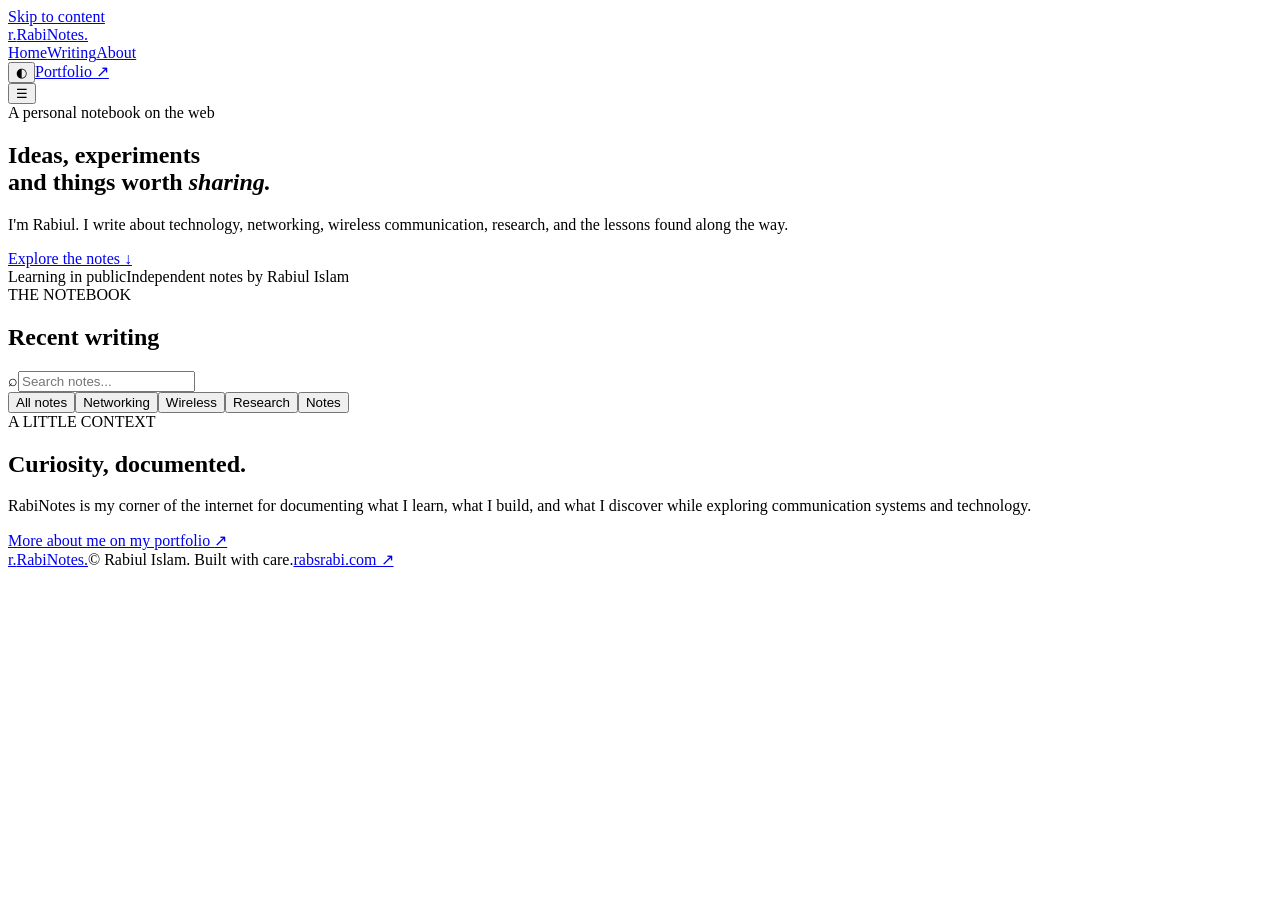
==== index.html @ 9859e052 "Build RabiNotes blog site" ====
<!doctype html>
<html lang="en">
<head>
  <meta charset="utf-8"><meta name="viewport" content="width=device-width,initial-scale=1">
  <meta name="theme-color" content="#f7f8fa"><meta name="description" content="RabiNotes — notes, experiments and practical ideas on networking, wireless systems, software and research.">
  <link rel="canonical" href="https://blog.rabsrabi.com/">
  <link rel="icon" href="/favicon.svg" type="image/svg+xml"><link rel="stylesheet" href="/assets/style.css">
  <title>RabiNotes — ideas worth keeping</title>
</head>
<body>
  <a class="skip-link" href="#main">Skip to content</a>
  <header class="site-header"><div class="header-inner">
    <a class="brand" href="/" aria-label="RabiNotes home"><span class="brand-mark">r.</span><span>RabiNotes<span class="brand-dot">.</span></span></a>
    <nav class="nav" aria-label="Main navigation"><a class="active" href="/">Home</a><a href="#writing">Writing</a><a href="#about">About</a></nav>
    <div class="header-actions"><button class="icon-button" id="theme-toggle" aria-label="Switch color theme" title="Switch theme"><span class="theme-icon">◐</span></button><a class="text-link" href="https://rabsrabi.com" target="_blank" rel="noreferrer">Portfolio <span aria-hidden="true">↗</span></a></div>
    <button class="menu-toggle" id="menu-toggle" aria-label="Open navigation" aria-expanded="false">☰</button>
  </div></header>
  <main id="main">
    <section class="hero wrap"><div class="eyebrow"><span class="eyebrow-line"></span> A personal notebook on the web</div>
      <h1>Ideas, experiments<br><span class="muted-heading">and things worth</span> <em>sharing.</em></h1>
      <p class="hero-copy">I'm Rabiul. I write about technology, networking, wireless communication, research, and the lessons found along the way.</p>
      <a class="primary-link" href="#writing">Explore the notes <span>↓</span></a>
      <div class="hero-meta"><span><i class="status-dot"></i> Learning in public</span><span>Independent notes by Rabiul Islam</span></div>
    </section>
    <section class="writing-section wrap" id="writing">
      <div class="section-heading"><div><div class="eyebrow">THE NOTEBOOK</div><h2>Recent writing</h2></div><div class="search-wrap"><span>⌕</span><input id="search" type="search" placeholder="Search notes..." aria-label="Search notes"></div></div>
      <div class="filters" id="filters" aria-label="Filter by topic"><button class="filter active" data-category="All">All notes</button><button class="filter" data-category="Networking">Networking</button><button class="filter" data-category="Wireless">Wireless</button><button class="filter" data-category="Research">Research</button><button class="filter" data-category="Notes">Notes</button></div>
      <div class="post-grid" id="post-grid" aria-live="polite"></div><p class="empty-state" id="empty-state" hidden>No notes match that search. Try another term.</p>
    </section>
    <section class="about-band" id="about"><div class="wrap about-inner"><div><div class="eyebrow">A LITTLE CONTEXT</div><h2>Curiosity, documented.</h2></div><div class="about-copy"><p>RabiNotes is my corner of the internet for documenting what I learn, what I build, and what I discover while exploring communication systems and technology.</p><a href="https://rabsrabi.com" class="underlined-link" target="_blank" rel="noreferrer">More about me on my portfolio <span>↗</span></a></div></div></section>
  </main>
  <footer class="site-footer"><div class="wrap footer-inner"><a class="brand" href="/"><span class="brand-mark">r.</span><span>RabiNotes<span class="brand-dot">.</span></span></a><span>© <span id="year"></span> Rabiul Islam. Built with care.</span><a href="https://rabsrabi.com" target="_blank" rel="noreferrer">rabsrabi.com ↗</a></div></footer>
  <script src="/assets/posts.js"></script><script src="/assets/app.js"></script>
</body></html>
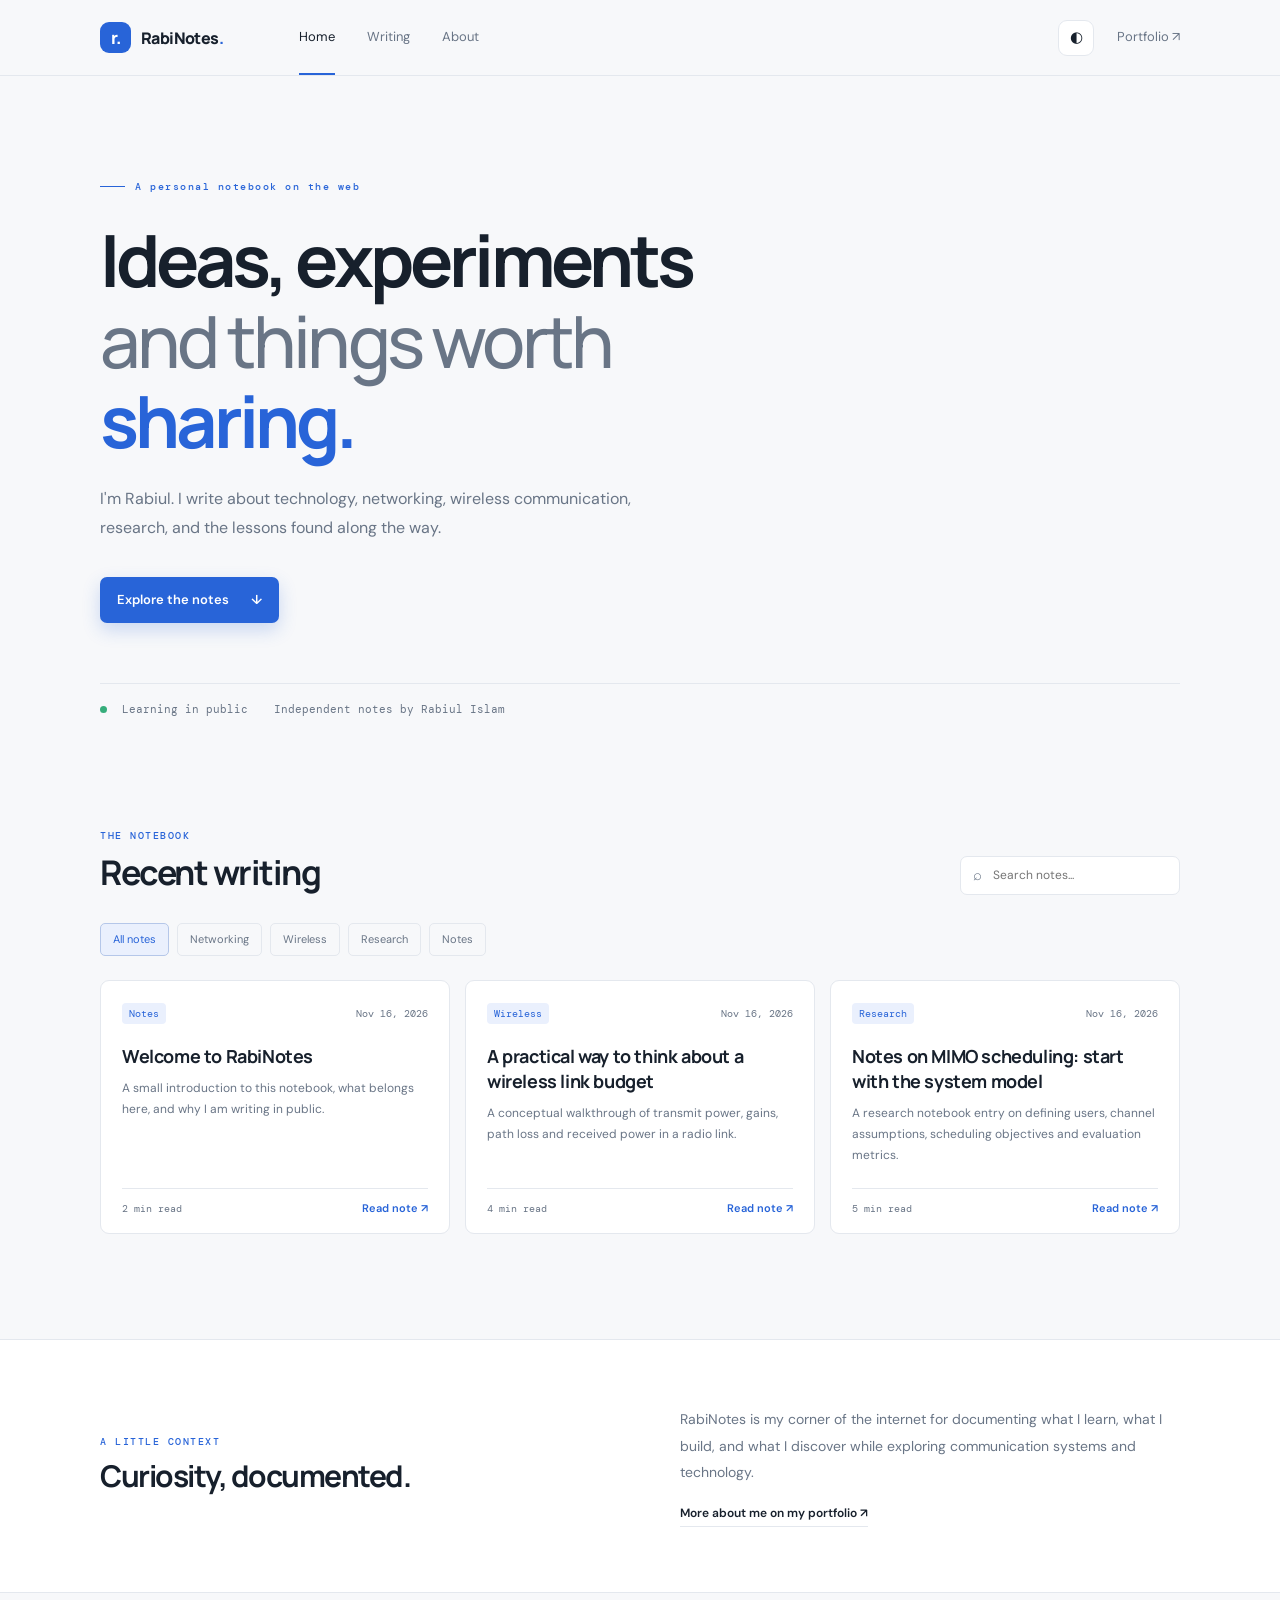
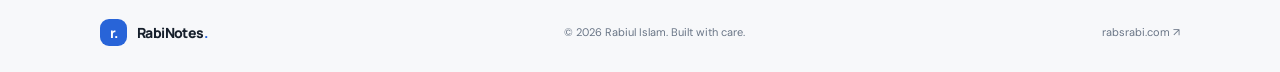
==== commit 7f359fe5: "Load locally saved posts on localhost" ====
--- a/index.html
+++ b/index.html
@@ -30,5 +30,16 @@
     <section class="about-band" id="about"><div class="wrap about-inner"><div><div class="eyebrow">A LITTLE CONTEXT</div><h2>Curiosity, documented.</h2></div><div class="about-copy"><p>RabiNotes is my corner of the internet for documenting what I learn, what I build, and what I discover while exploring communication systems and technology.</p><a href="https://rabsrabi.com" class="underlined-link" target="_blank" rel="noreferrer">More about me on my portfolio <span>↗</span></a></div></div></section>
   </main>
   <footer class="site-footer"><div class="wrap footer-inner"><a class="brand" href="/"><span class="brand-mark">r.</span><span>RabiNotes<span class="brand-dot">.</span></span></a><span>© <span id="year"></span> Rabiul Islam. Built with care.</span><a href="https://rabsrabi.com" target="_blank" rel="noreferrer">rabsrabi.com ↗</a></div></footer>
-  <script src="/assets/posts.js"></script><script src="/assets/app.js"></script>
+  <script src="/assets/posts.js"></script><script>
+(() => {
+  const isLocal = location.hostname === "localhost" || location.hostname === "127.0.0.1";
+  if (!isLocal) return;
+  try {
+    const savedPosts = localStorage.getItem("rabinotes-local-posts-v1");
+    if (savedPosts) window.RABI_POSTS = JSON.parse(savedPosts);
+  } catch (error) {
+    console.error("Could not load locally saved RabiNotes posts:", error);
+  }
+})();
+</script><script src="/assets/app.js"></script>
 </body></html>
--- a/assets/style.css
+++ b/assets/style.css
@@ -0,0 +1,10 @@
+@import url('https://fonts.googleapis.com/css2?family=DM+Mono:wght@400;500&family=DM+Sans:wght@400;500;600;700&family=Manrope:wght@400;500;600;700;800&display=swap');
+:root{color-scheme:light;--bg:#f7f8fa;--surface:#fff;--ink:#17202c;--muted:#697586;--line:#e4e8ee;--accent:#2864d8;--accent-soft:#eaf0fd;--shadow:0 16px 40px rgba(26,43,70,.07);--mono:'DM Mono',monospace;--sans:'DM Sans',sans-serif;--display:'Manrope',sans-serif}
+:root[data-theme="dark"]{color-scheme:dark;--bg:#111722;--surface:#182231;--ink:#e9eef6;--muted:#9aa8ba;--line:#2a3748;--accent:#83aaff;--accent-soft:#202f4a;--shadow:0 16px 40px rgba(0,0,0,.2)}
+*{box-sizing:border-box}html{scroll-behavior:smooth;scroll-padding-top:90px}body{margin:0;background:var(--bg);color:var(--ink);font-family:var(--sans);font-size:15px;line-height:1.7;transition:background .2s,color .2s}a{color:inherit;text-decoration:none}button,input{font:inherit}.wrap{width:min(1080px,calc(100% - 48px));margin-inline:auto}.skip-link{position:absolute;left:-999px;top:8px;background:var(--surface);padding:8px 14px;z-index:10}.skip-link:focus{left:8px}
+.site-header{height:76px;border-bottom:1px solid var(--line);background:color-mix(in srgb,var(--bg) 92%,transparent);position:sticky;top:0;z-index:5;backdrop-filter:blur(14px)}.header-inner{width:min(1080px,calc(100% - 48px));height:100%;margin:auto;display:flex;align-items:center}.brand{display:inline-flex;align-items:center;gap:10px;font:800 16px var(--display);letter-spacing:-.6px}.brand-mark{display:grid;place-items:center;width:31px;height:31px;border-radius:9px;background:var(--accent);color:white;font:800 17px var(--display)}.brand-dot{color:var(--accent)}.nav{display:flex;gap:32px;margin-left:76px;height:100%;align-items:center}.nav a{height:100%;display:flex;align-items:center;color:var(--muted);font-size:13px;position:relative}.nav a:hover,.nav a.active{color:var(--ink)}.nav a.active:after{content:"";height:2px;position:absolute;bottom:0;left:0;right:0;background:var(--accent)}.header-actions{margin-left:auto;display:flex;align-items:center;gap:23px}.icon-button,.menu-toggle{border:1px solid var(--line);background:var(--surface);color:var(--ink);border-radius:9px;width:36px;height:36px;cursor:pointer}.text-link{font-size:13px;color:var(--muted)}.text-link:hover,.underlined-link:hover{color:var(--accent)}.menu-toggle{display:none}
+.hero{padding:104px 0 88px}.eyebrow{font:500 10px var(--mono);letter-spacing:1.5px;color:var(--accent);display:flex;align-items:center;gap:10px}.eyebrow-line{width:25px;height:1px;background:var(--accent)}h1,h2,h3,p{margin-top:0}h1{font:700 clamp(42px,6.4vw,72px)/1.12 var(--display);letter-spacing:-3.8px;margin:27px 0 22px;max-width:760px}.muted-heading{color:var(--muted);font-weight:500}h1 em{font-style:normal;color:var(--accent)}.hero-copy{font-size:16px;color:var(--muted);max-width:550px;line-height:1.85}.primary-link{display:inline-flex;gap:22px;align-items:center;background:var(--accent);color:white;padding:12px 17px;border-radius:7px;font-size:13px;font-weight:600;margin-top:18px;box-shadow:0 7px 18px color-mix(in srgb,var(--accent) 22%,transparent)}.primary-link:hover{transform:translateY(-1px)}.hero-meta{display:flex;gap:26px;margin-top:60px;padding-top:18px;border-top:1px solid var(--line);font:11px var(--mono);color:var(--muted)}.status-dot{display:inline-block;width:7px;height:7px;background:#36ad7b;border-radius:50%;margin-right:8px}
+.writing-section{padding:25px 0 105px}.section-heading{display:flex;justify-content:space-between;align-items:end}.section-heading h2,.about-inner h2{font:700 34px var(--display);letter-spacing:-1.5px;margin:7px 0 0}.search-wrap{display:flex;align-items:center;gap:9px;border:1px solid var(--line);background:var(--surface);border-radius:7px;padding:0 12px;color:var(--muted);height:39px;width:220px}.search-wrap input{border:0;outline:0;background:transparent;color:var(--ink);width:100%;font-size:12px}.filters{display:flex;gap:8px;margin:28px 0 24px;flex-wrap:wrap}.filter{border:1px solid var(--line);background:transparent;color:var(--muted);padding:6px 12px;border-radius:5px;font-size:11px;cursor:pointer}.filter:hover,.filter.active{background:var(--accent-soft);border-color:color-mix(in srgb,var(--accent) 25%,var(--line));color:var(--accent)}.post-grid{display:grid;grid-template-columns:repeat(3,1fr);gap:15px}.post-card{display:flex;flex-direction:column;min-height:250px;padding:22px 21px 18px;background:var(--surface);border:1px solid var(--line);border-radius:9px;transition:transform .2s,border-color .2s,box-shadow .2s}.post-card:hover{transform:translateY(-3px);border-color:color-mix(in srgb,var(--accent) 45%,var(--line));box-shadow:var(--shadow)}.post-top{display:flex;justify-content:space-between;align-items:center;font:10px var(--mono);color:var(--muted)}.tag{color:var(--accent);background:var(--accent-soft);padding:4px 7px;border-radius:4px}.post-card h3{font:700 18px/1.4 var(--display);letter-spacing:-.4px;margin:20px 0 9px}.post-card p{font-size:12px;line-height:1.75;color:var(--muted);margin-bottom:22px}.post-bottom{display:flex;justify-content:space-between;align-items:center;margin-top:auto;padding-top:12px;border-top:1px solid var(--line);font:10px var(--mono);color:var(--muted)}.read-link{color:var(--accent);font:600 11px var(--sans)}.empty-state{color:var(--muted);padding:35px 0}.about-band{border-top:1px solid var(--line);border-bottom:1px solid var(--line);background:var(--surface);padding:66px 0}.about-inner{display:grid;grid-template-columns:1fr 1fr;gap:80px;align-items:center}.about-inner h2{font-size:30px}.about-copy p{font-size:14px;color:var(--muted);line-height:1.9}.underlined-link{font-size:12px;font-weight:600;border-bottom:1px solid var(--line);padding-bottom:5px}.site-footer{padding:26px 0}.footer-inner{display:flex;align-items:center;justify-content:space-between;color:var(--muted);font-size:11px}.footer-inner .brand{color:var(--ink);font-size:14px}.footer-inner .brand-mark{width:27px;height:27px;font-size:14px}
+.article-wrap{width:min(760px,calc(100% - 48px));margin:0 auto;padding:72px 0 100px}.back-link{font:11px var(--mono);color:var(--muted)}.article-head{padding:42px 0 35px;border-bottom:1px solid var(--line)}.article-head h1{font-size:clamp(38px,6vw,58px);letter-spacing:-2.8px;margin:18px 0}.article-description{font-size:17px;color:var(--muted);max-width:650px}.article-meta{font:11px var(--mono);color:var(--muted);display:flex;gap:18px;margin-top:24px}.article-body{padding-top:35px;font-size:16px;line-height:1.9}.article-body h2{font:700 25px var(--display);letter-spacing:-.8px;margin:38px 0 12px}.article-body p{color:var(--muted)}.article-body a{color:var(--accent);text-decoration:underline}.article-body pre{overflow:auto;background:var(--surface);border:1px solid var(--line);border-radius:8px;padding:18px;font:12px/1.7 var(--mono)}.article-body code{font-family:var(--mono);font-size:.88em;background:var(--accent-soft);padding:2px 5px;border-radius:4px}.article-body pre code{background:none;padding:0}.article-body blockquote{border-left:2px solid var(--accent);padding-left:18px;color:var(--muted);margin-left:0}.article-footer{margin-top:50px;padding-top:22px;border-top:1px solid var(--line)}.not-found{text-align:center;padding:100px 0}.not-found h1{font-size:46px}
+@media(max-width:760px){.nav{margin-left:35px;gap:20px}.hero{padding:80px 0 65px}h1{letter-spacing:-2.5px}.post-grid{grid-template-columns:repeat(2,1fr)}.about-inner{gap:35px}}@media(max-width:560px){.wrap,.header-inner{width:calc(100% - 36px)}.site-header{height:66px}.nav{display:none;position:absolute;top:65px;left:0;right:0;margin:0;height:auto;padding:12px 18px 18px;background:var(--surface);border-bottom:1px solid var(--line);flex-direction:column;align-items:stretch;gap:0}.nav.open{display:flex}.nav a{height:42px}.nav a.active:after{display:none}.header-actions{margin-left:auto;margin-right:10px;gap:10px}.menu-toggle{display:block}.text-link{display:none}.hero{padding:70px 0 55px}h1{font-size:45px;letter-spacing:-2.7px}.hero-copy{font-size:14px}.hero-meta{margin-top:43px;flex-direction:column;gap:7px}.section-heading{align-items:flex-start;gap:18px;flex-direction:column}.section-heading h2{font-size:29px}.search-wrap{width:100%}.post-grid{grid-template-columns:1fr}.post-card{min-height:220px}.writing-section{padding-bottom:70px}.about-band{padding:48px 0}.about-inner{grid-template-columns:1fr;gap:18px}.footer-inner{gap:15px;flex-wrap:wrap}.footer-inner>span{order:3;width:100%}.article-wrap{width:calc(100% - 36px);padding-top:45px}.article-head h1{font-size:39px}.article-meta{flex-wrap:wrap}}
+@media(prefers-reduced-motion:reduce){*,*::before,*::after{scroll-behavior:auto!important;transition:none!important}}
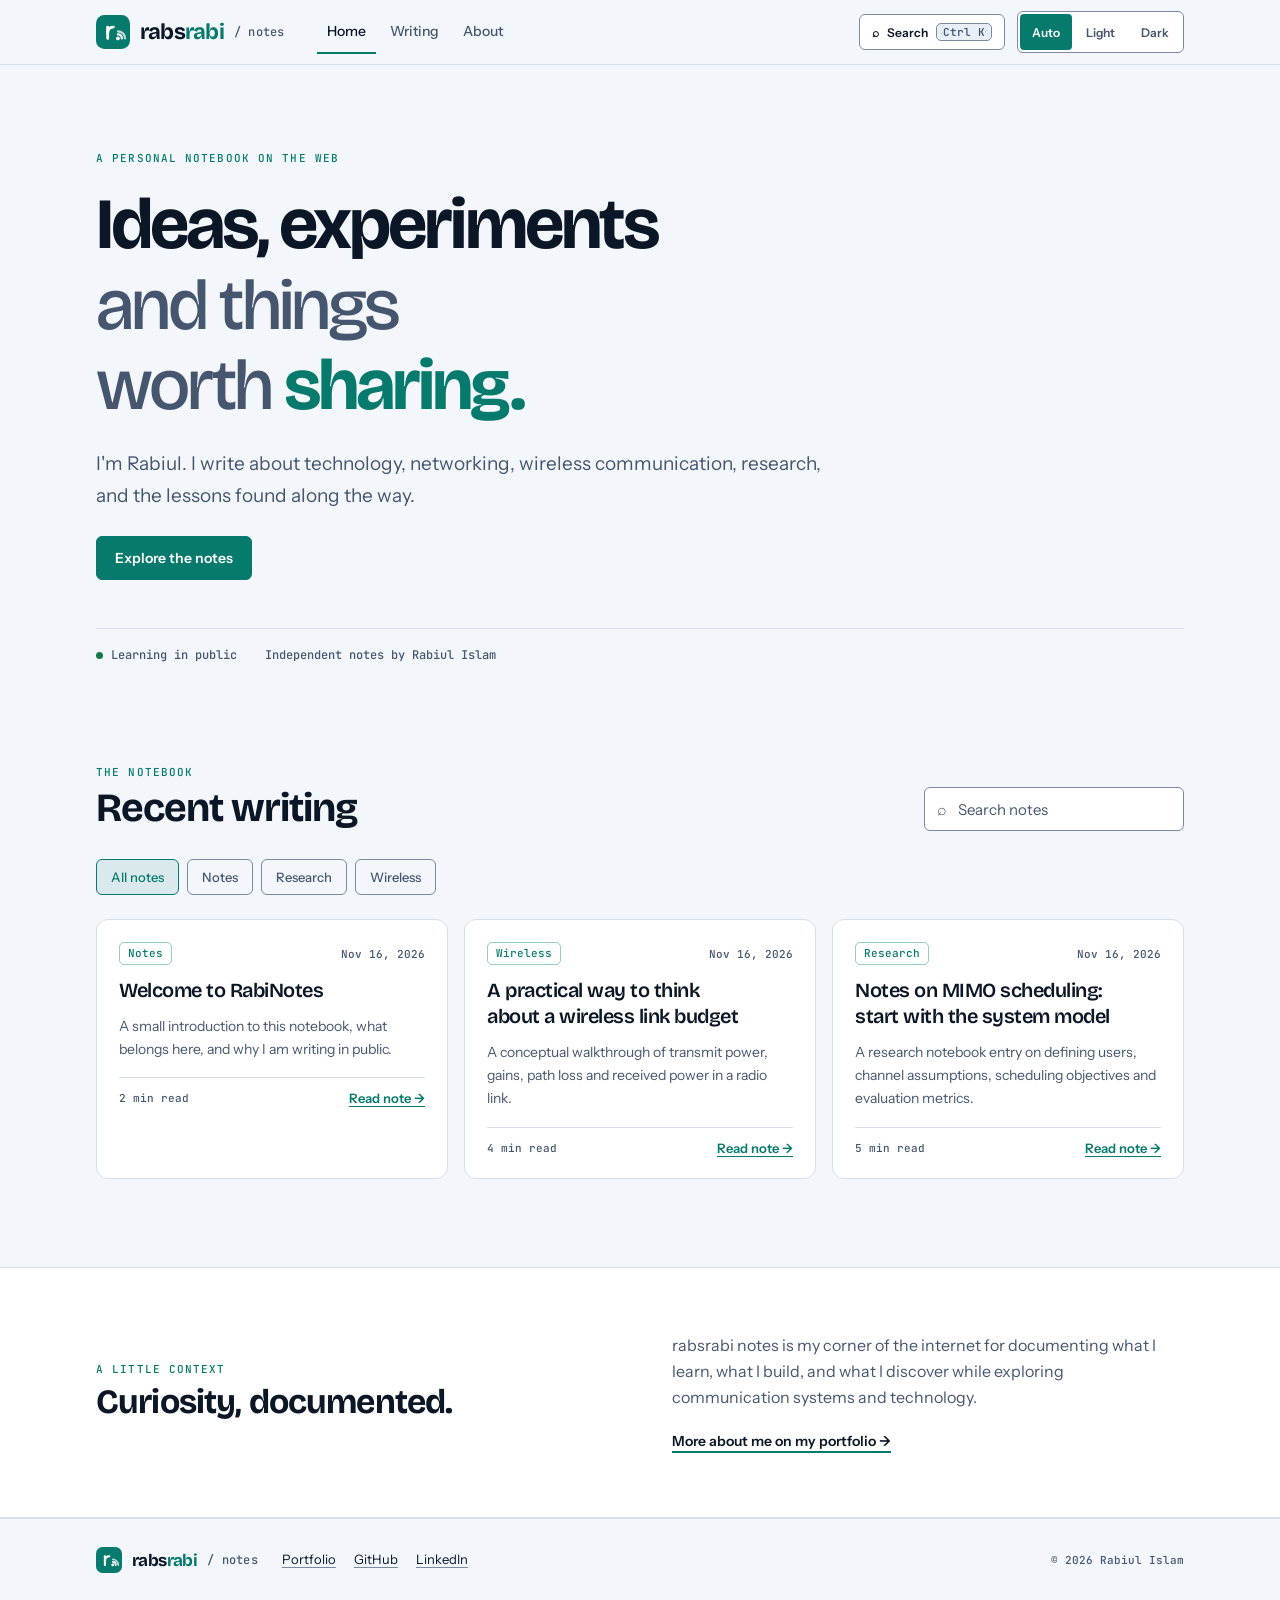
==== commit 1055c426: "Move the blog to the rabsrabi brand - Header, footer, logo ("rabsrabi / notes"), colors, type and ca" ====
--- a/index.html
+++ b/index.html
@@ -1,36 +1,91 @@
 <!doctype html>
 <html lang="en">
 <head>
-  <meta charset="utf-8"><meta name="viewport" content="width=device-width,initial-scale=1">
-  <meta name="theme-color" content="#f7f8fa"><meta name="description" content="RabiNotes — notes, experiments and practical ideas on networking, wireless systems, software and research.">
-  <link rel="canonical" href="https://blog.rabsrabi.com/">
-  <link rel="icon" href="/favicon.svg" type="image/svg+xml"><link rel="stylesheet" href="/assets/style.css">
-  <title>RabiNotes — ideas worth keeping</title>
+<meta charset="utf-8">
+<meta name="viewport" content="width=device-width, initial-scale=1, viewport-fit=cover">
+<meta name="theme-color" content="#F3F6FA" media="(prefers-color-scheme: light)">
+<meta name="theme-color" content="#080D17" media="(prefers-color-scheme: dark)">
+<link rel="icon" href="/favicon.svg" type="image/svg+xml">
+<link rel="icon" href="/favicon-32.png" sizes="32x32" type="image/png">
+<link rel="apple-touch-icon" href="/apple-touch-icon.png">
+<link rel="preconnect" href="https://fonts.googleapis.com">
+<link rel="preconnect" href="https://fonts.gstatic.com" crossorigin>
+<link rel="stylesheet" href="https://fonts.googleapis.com/css2?family=Bricolage+Grotesque:wght@500;600;700;800&family=Instrument+Sans:wght@400;500;600;700&family=JetBrains+Mono:wght@400;500;600&display=swap">
+<link rel="stylesheet" href="/assets/brand/brand.css">
+<link rel="stylesheet" href="/assets/style.css">
+<script src="/assets/brand/brand.js"></script>
+<title>rabsrabi notes</title>
+<meta name="description" content="Notes, experiments and practical ideas on networking, wireless systems, software and research, by Rabiul Islam.">
+<link rel="canonical" href="https://blog.rabsrabi.com/">
+<meta property="og:title" content="rabsrabi notes">
+<meta property="og:description" content="Notes, experiments and practical ideas on networking, wireless systems, software and research.">
+<meta property="og:url" content="https://blog.rabsrabi.com/">
+<meta property="og:type" content="website">
 </head>
 <body>
-  <a class="skip-link" href="#main">Skip to content</a>
-  <header class="site-header"><div class="header-inner">
-    <a class="brand" href="/" aria-label="RabiNotes home"><span class="brand-mark">r.</span><span>RabiNotes<span class="brand-dot">.</span></span></a>
-    <nav class="nav" aria-label="Main navigation"><a class="active" href="/">Home</a><a href="#writing">Writing</a><a href="#about">About</a></nav>
-    <div class="header-actions"><button class="icon-button" id="theme-toggle" aria-label="Switch color theme" title="Switch theme"><span class="theme-icon">◐</span></button><a class="text-link" href="https://rabsrabi.com" target="_blank" rel="noreferrer">Portfolio <span aria-hidden="true">↗</span></a></div>
-    <button class="menu-toggle" id="menu-toggle" aria-label="Open navigation" aria-expanded="false">☰</button>
-  </div></header>
-  <main id="main">
-    <section class="hero wrap"><div class="eyebrow"><span class="eyebrow-line"></span> A personal notebook on the web</div>
-      <h1>Ideas, experiments<br><span class="muted-heading">and things worth</span> <em>sharing.</em></h1>
-      <p class="hero-copy">I'm Rabiul. I write about technology, networking, wireless communication, research, and the lessons found along the way.</p>
-      <a class="primary-link" href="#writing">Explore the notes <span>↓</span></a>
-      <div class="hero-meta"><span><i class="status-dot"></i> Learning in public</span><span>Independent notes by Rabiul Islam</span></div>
-    </section>
-    <section class="writing-section wrap" id="writing">
-      <div class="section-heading"><div><div class="eyebrow">THE NOTEBOOK</div><h2>Recent writing</h2></div><div class="search-wrap"><span>⌕</span><input id="search" type="search" placeholder="Search notes..." aria-label="Search notes"></div></div>
-      <div class="filters" id="filters" aria-label="Filter by topic"><button class="filter active" data-category="All">All notes</button><button class="filter" data-category="Networking">Networking</button><button class="filter" data-category="Wireless">Wireless</button><button class="filter" data-category="Research">Research</button><button class="filter" data-category="Notes">Notes</button></div>
-      <div class="post-grid" id="post-grid" aria-live="polite"></div><p class="empty-state" id="empty-state" hidden>No notes match that search. Try another term.</p>
-    </section>
-    <section class="about-band" id="about"><div class="wrap about-inner"><div><div class="eyebrow">A LITTLE CONTEXT</div><h2>Curiosity, documented.</h2></div><div class="about-copy"><p>RabiNotes is my corner of the internet for documenting what I learn, what I build, and what I discover while exploring communication systems and technology.</p><a href="https://rabsrabi.com" class="underlined-link" target="_blank" rel="noreferrer">More about me on my portfolio <span>↗</span></a></div></div></section>
-  </main>
-  <footer class="site-footer"><div class="wrap footer-inner"><a class="brand" href="/"><span class="brand-mark">r.</span><span>RabiNotes<span class="brand-dot">.</span></span></a><span>© <span id="year"></span> Rabiul Islam. Built with care.</span><a href="https://rabsrabi.com" target="_blank" rel="noreferrer">rabsrabi.com ↗</a></div></footer>
-  <script src="/assets/posts.js"></script><script>
+<a class="skip" href="#main">Skip to content</a>
+<header class="site-head">
+  <div class="wrap head-in">
+    <a class="lockup" href="/" aria-label="rabsrabi notes, home">
+      <svg class="mark" aria-hidden="true"><use href="#rs-mark"/></svg>
+      <span class="wm">rabs<i>rabi</i></span>
+      <span class="sub">/ notes</span>
+    </a>
+    <nav class="head-nav" aria-label="Main navigation">
+      <a href="/" aria-current="page">Home</a>
+      <a href="/#writing">Writing</a>
+      <a href="/#about">About</a>
+    </nav>
+    <div class="head-end">
+      <button type="button" class="btn" data-palette-open style="min-height:36px;padding:0 12px;font-size:12px" aria-label="Open command palette"><span aria-hidden="true">&#8981;</span><span class="hide-sm">Search</span><kbd class="hide-sm">Ctrl K</kbd></button>
+      <div class="seg" role="group" aria-label="Theme">
+        <button type="button" data-theme-choice="auto" aria-pressed="true">Auto</button>
+        <button type="button" data-theme-choice="light" aria-pressed="false">Light</button>
+        <button type="button" data-theme-choice="dark" aria-pressed="false">Dark</button>
+      </div>
+    </div>
+  </div>
+</header>
+<main id="main">
+  <section class="hero wrap">
+    <div class="eyebrow">A personal notebook on the web</div>
+    <h1>Ideas, experiments <span class="muted-heading">and things worth</span> <em>sharing.</em></h1>
+    <p class="hero-copy">I'm Rabiul. I write about technology, networking, wireless communication, research, and the lessons found along the way.</p>
+    <a class="btn primary" href="#writing">Explore the notes</a>
+    <div class="hero-meta"><span><i class="status-dot"></i>Learning in public</span><span>Independent notes by Rabiul Islam</span></div>
+  </section>
+  <section class="writing-section wrap" id="writing">
+    <div class="section-heading">
+      <div><div class="eyebrow">The notebook</div><h2>Recent writing</h2></div>
+      <label class="search-wrap" for="search"><span aria-hidden="true">&#8981;</span><input id="search" type="search" placeholder="Search notes" aria-label="Search notes"></label>
+    </div>
+    <div class="filters" id="filters" aria-label="Filter by topic"></div>
+    <div class="post-grid" id="post-grid" aria-live="polite"></div>
+    <p class="empty-state" id="empty-state" hidden>No notes match that search. Try another term.</p>
+  </section>
+  <section class="about-band" id="about">
+    <div class="wrap about-inner">
+      <div><div class="eyebrow">A little context</div><h2>Curiosity, documented.</h2></div>
+      <div class="about-copy">
+        <p>rabsrabi notes is my corner of the internet for documenting what I learn, what I build, and what I discover while exploring communication systems and technology.</p>
+        <a href="https://rabsrabi.com" class="underlined-link">More about me on my portfolio &rarr;</a>
+      </div>
+    </div>
+  </section>
+</main>
+<footer class="site-foot">
+  <div class="wrap">
+    <a class="lockup" href="/" aria-label="rabsrabi notes, home"><svg class="mark" style="width:26px;height:26px" aria-hidden="true"><use href="#rs-mark"/></svg><span class="wm" style="font-size:17px">rabs<i>rabi</i></span><span class="sub">/ notes</span></a>
+    <div class="links">
+      <a href="https://rabsrabi.com">Portfolio</a>
+      <a href="https://github.com/rabsrabi26" rel="noreferrer">GitHub</a>
+      <a href="https://www.linkedin.com/in/rabsrabi26" rel="noreferrer">LinkedIn</a>
+    </div>
+    <span class="copy">&copy; <span id="year"></span> Rabiul Islam</span>
+  </div>
+</footer>
+<script src="/assets/posts.js"></script>
+<script>
 (() => {
   const isLocal = location.hostname === "localhost" || location.hostname === "127.0.0.1";
   if (!isLocal) return;
@@ -38,8 +93,11 @@
     const savedPosts = localStorage.getItem("rabinotes-local-posts-v1");
     if (savedPosts) window.RABI_POSTS = JSON.parse(savedPosts);
   } catch (error) {
-    console.error("Could not load locally saved RabiNotes posts:", error);
+    console.error("Could not load locally saved posts:", error);
   }
 })();
-</script><script src="/assets/app.js"></script>
-</body></html>+</script>
+<script src="/assets/common.js"></script>
+<script src="/assets/app.js"></script>
+</body>
+</html>
--- a/assets/brand/brand.css
+++ b/assets/brand/brand.css
@@ -0,0 +1,190 @@
+/*!
+ * rabsrabi brand kit, v1.0.0
+ * Tokens, base styles and shared components for rabsrabi.com, blog.rabsrabi.com and auth.rabsrabi.com.
+ * Fonts are loaded by the page with <link> tags (see README). Theme: add data-theme="light|dark" to <html>,
+ * or leave it unset to follow the system. brand.js manages that choice.
+ */
+
+/* ---------- tokens ---------- */
+:root {
+  color-scheme: light;
+  --paper: #F3F6FA;
+  --surface: #FFFFFF;
+  --sunken: #E9EFF6;
+  --ink: #0B1626;
+  --muted: #46566F;
+  --line: #D5DEEA;
+  --line-strong: #7A8AA3;
+  --signal: #067A6C;
+  --signal-ink: #FFFFFF;
+  --signal-soft: rgba(6, 122, 108, .10);
+  --spark: #A85A00;
+  --beam: #2F54C9;
+  --ok: #17794B;
+  --bad: #C0332B;
+  --shadow: 0 1px 2px rgba(11, 22, 38, .06), 0 10px 28px rgba(11, 22, 38, .07);
+  --display: "Bricolage Grotesque", ui-sans-serif, system-ui, -apple-system, "Segoe UI", sans-serif;
+  --sans: "Instrument Sans", ui-sans-serif, system-ui, -apple-system, "Segoe UI", sans-serif;
+  --mono: "JetBrains Mono", ui-monospace, "SF Mono", Menlo, Consolas, monospace;
+  --r-sm: 6px;
+  --r-md: 12px;
+  --r-lg: 20px;
+  --maxw: 1120px;
+}
+@media (prefers-color-scheme: dark) {
+  :root:not([data-theme="light"]) {
+    --paper: #080D17; --surface: #0F1829; --sunken: #0B1322; --ink: #E8EEF8; --muted: #9AA9C2;
+    --line: #1C2A42; --line-strong: #5E7394; --signal: #2DD4BF; --signal-ink: #04201C;
+    --signal-soft: rgba(45, 212, 191, .12); --spark: #FBBF24; --beam: #8FA9FF; --ok: #4ADE80; --bad: #FF8A80;
+    --shadow: 0 1px 2px rgba(0, 0, 0, .4), 0 12px 32px rgba(0, 0, 0, .35);
+    color-scheme: dark;
+  }
+}
+:root[data-theme="dark"] {
+  --paper: #080D17; --surface: #0F1829; --sunken: #0B1322; --ink: #E8EEF8; --muted: #9AA9C2;
+  --line: #1C2A42; --line-strong: #5E7394; --signal: #2DD4BF; --signal-ink: #04201C;
+  --signal-soft: rgba(45, 212, 191, .12); --spark: #FBBF24; --beam: #8FA9FF; --ok: #4ADE80; --bad: #FF8A80;
+  --shadow: 0 1px 2px rgba(0, 0, 0, .4), 0 12px 32px rgba(0, 0, 0, .35);
+  color-scheme: dark;
+}
+
+/* ---------- base ---------- */
+* { box-sizing: border-box; }
+html { scroll-behavior: smooth; scroll-padding-top: 88px; -webkit-text-size-adjust: 100%; }
+body {
+  margin: 0; background: var(--paper); color: var(--ink);
+  font: 16px/1.65 var(--sans); -webkit-font-smoothing: antialiased;
+  transition: background-color .2s, color .2s;
+}
+body::before { content: ""; position: fixed; inset: 0 0 auto; height: env(safe-area-inset-top, 0px); background: var(--paper); z-index: 30; }
+h1, h2, h3, h4 { font-family: var(--display); margin: 0; text-wrap: balance; letter-spacing: -.025em; line-height: 1.12; }
+p { margin: 0; }
+img, svg, canvas { max-width: 100%; }
+a { color: var(--signal); text-underline-offset: 3px; }
+:focus-visible { outline: 2px solid var(--signal); outline-offset: 3px; border-radius: 4px; }
+::selection { background: var(--signal); color: var(--signal-ink); }
+code, pre, kbd { font-family: var(--mono); }
+.wrap { max-width: var(--maxw); margin: 0 auto; padding-left: max(16px, env(safe-area-inset-left, 0px)); padding-right: max(16px, env(safe-area-inset-right, 0px)); }
+.mono { font-family: var(--mono); }
+.muted { color: var(--muted); }
+.eyebrow { font: 500 11px/1 var(--mono); letter-spacing: .1em; text-transform: uppercase; color: var(--signal); }
+.grid { display: grid; gap: 16px; grid-template-columns: repeat(auto-fit, minmax(min(100%, 260px), 1fr)); }
+.grid > * { min-width: 0; }
+.stack { display: grid; gap: 12px; align-content: start; }
+.row { display: flex; flex-wrap: wrap; align-items: center; gap: 12px; }
+.sr-only { position: absolute; width: 1px; height: 1px; overflow: hidden; clip: rect(0 0 0 0); white-space: nowrap; }
+.skip { position: absolute; left: 12px; top: -60px; background: var(--signal); color: var(--signal-ink); padding: 8px 14px; border-radius: var(--r-sm); z-index: 100; text-decoration: none; font-weight: 600; }
+.skip:focus { top: 12px; }
+
+/* ---------- logo ---------- */
+.mark { display: block; width: 34px; height: 34px; flex: none; --tile: var(--signal); --glyph: var(--signal-ink); }
+.m-tile { fill: var(--tile); }
+.m-glyph { stroke: var(--glyph); }
+.m-dot { fill: var(--glyph); }
+.lockup { display: inline-flex; align-items: center; gap: 10px; color: var(--ink); text-decoration: none; white-space: nowrap; }
+.wm { font: 700 22px/1 var(--display); letter-spacing: -.035em; }
+.wm i { font-style: normal; color: var(--signal); }
+.sub { font: 500 12px/1 var(--mono); color: var(--muted); letter-spacing: .02em; }
+.lockup.lg .mark { width: 52px; height: 52px; }
+.lockup.lg .wm { font-size: 34px; }
+.lockup.lg .sub { font-size: 16px; }
+
+/* ---------- header and theme switch ---------- */
+.site-head { position: sticky; top: env(safe-area-inset-top, 0px); z-index: 20; background: color-mix(in srgb, var(--paper) 88%, transparent); -webkit-backdrop-filter: blur(12px); backdrop-filter: blur(12px); border-bottom: 1px solid var(--line); }
+.head-in { display: flex; align-items: center; gap: 20px; min-height: 64px; }
+.head-nav { display: flex; gap: 4px; margin-left: 12px; }
+.head-nav a { color: var(--muted); text-decoration: none; font-size: 14px; font-weight: 500; padding: 8px 10px; border-radius: var(--r-sm); }
+.head-nav a:hover { color: var(--ink); background: var(--signal-soft); }
+.head-nav a[aria-current="page"] { color: var(--ink); box-shadow: 0 2px 0 var(--signal); border-radius: 0; }
+.head-end { margin-left: auto; display: flex; align-items: center; gap: 12px; }
+.seg { display: inline-flex; border: 1px solid var(--line-strong); border-radius: var(--r-sm); padding: 2px; background: var(--surface); gap: 2px; }
+.seg button { font: 600 12px var(--sans); border: 0; background: transparent; color: var(--muted); padding: 0 12px; min-height: 36px; border-radius: 4px; cursor: pointer; }
+.seg button[aria-pressed="true"] { background: var(--signal); color: var(--signal-ink); }
+.seg button:not([aria-pressed="true"]):hover { color: var(--ink); background: var(--signal-soft); }
+
+/* ---------- footer ---------- */
+.site-foot { border-top: 1px solid var(--line); padding-block: 28px; color: var(--muted); font-size: 13px; }
+.site-foot .wrap { display: flex; flex-wrap: wrap; align-items: center; gap: 14px 24px; }
+.site-foot .links { display: flex; flex-wrap: wrap; gap: 6px 18px; }
+.site-foot .links a { color: var(--ink); text-decoration-color: var(--line-strong); }
+.site-foot .copy { margin-left: auto; font: 500 11px var(--mono); }
+
+/* ---------- buttons ---------- */
+.btn { display: inline-flex; align-items: center; justify-content: center; gap: 8px; min-height: 44px; padding: 0 18px; border-radius: var(--r-sm); border: 1px solid var(--line-strong); background: var(--surface); color: var(--ink); font: 600 14px var(--sans); cursor: pointer; text-decoration: none; transition: border-color .15s, background-color .15s, transform .15s; }
+.btn:hover { border-color: var(--ink); transform: translateY(-1px); }
+.btn.primary { background: var(--signal); border-color: var(--signal); color: var(--signal-ink); }
+.btn.primary:hover { filter: brightness(1.08); border-color: var(--signal); }
+.btn.quiet { background: transparent; border-color: transparent; color: var(--signal); }
+.btn.quiet:hover { background: var(--signal-soft); border-color: transparent; }
+.btn.danger { background: transparent; border-color: var(--bad); color: var(--bad); }
+.btn:disabled { opacity: .5; cursor: not-allowed; transform: none; }
+
+/* ---------- form fields ---------- */
+.field { display: grid; gap: 6px; }
+.field label { font-size: 13px; font-weight: 600; }
+.field input, .field textarea, .field select { width: 100%; font: 15px var(--sans); color: var(--ink); background: var(--surface); border: 1px solid var(--line-strong); border-radius: var(--r-sm); padding: 11px 12px; }
+.field input::placeholder, .field textarea::placeholder { color: var(--muted); }
+.field input:focus, .field textarea:focus, .field select:focus { outline: none; border-color: var(--signal); box-shadow: 0 0 0 3px var(--signal-soft); }
+.field.err input, .field.err textarea { border-color: var(--bad); }
+.field .hint { font-size: 12px; color: var(--muted); }
+.field.err .hint { color: var(--bad); }
+
+/* ---------- tags, status, cards, notices ---------- */
+.tag { display: inline-flex; align-items: center; gap: 6px; font: 500 11px/1 var(--mono); padding: 5px 8px; border-radius: 5px; border: 1px solid color-mix(in srgb, currentColor 40%, transparent); color: var(--signal); background: transparent; }
+.tag.spark { color: var(--spark); }
+.tag.beam { color: var(--beam); }
+.tag.plain { color: var(--muted); border-color: var(--line); }
+.dot { width: 7px; height: 7px; border-radius: 50%; background: currentColor; }
+.card { display: grid; gap: 12px; align-content: start; padding: 22px; background: var(--surface); border: 1px solid var(--line); border-radius: var(--r-md); transition: transform .2s, border-color .2s, box-shadow .2s; }
+.card:hover { transform: translateY(-2px); border-color: color-mix(in srgb, var(--signal) 45%, var(--line)); box-shadow: var(--shadow); }
+.card .top, .card .bottom { display: flex; align-items: center; justify-content: space-between; gap: 10px; font: 500 11px var(--mono); color: var(--muted); }
+.card .bottom { padding-top: 12px; border-top: 1px solid var(--line); margin-top: 4px; }
+.card h4 { font-size: 20px; font-weight: 600; line-height: 1.3; }
+.card p { font-size: 14px; color: var(--muted); }
+.card .go { color: var(--signal); font: 600 13px var(--sans); }
+.notice { display: flex; gap: 10px; align-items: flex-start; padding: 12px 14px; border: 1px solid var(--line-strong); border-radius: var(--r-sm); background: var(--surface); font-size: 14px; }
+.notice .dot { margin-top: 8px; flex: none; }
+.notice.ok { border-color: var(--ok); } .notice.ok .dot { color: var(--ok); }
+.notice.bad { border-color: var(--bad); } .notice.bad .dot { color: var(--bad); }
+.notice.info { border-color: var(--beam); } .notice.info .dot { color: var(--beam); }
+
+/* ---------- tables ---------- */
+.table-wrap { overflow-x: auto; border: 1px solid var(--line); border-radius: var(--r-md); background: var(--surface); }
+table { border-collapse: collapse; width: 100%; font-size: 14px; }
+th, td { text-align: left; padding: 12px 16px; border-bottom: 1px solid var(--line); vertical-align: top; }
+th { font: 500 11px var(--mono); letter-spacing: .08em; text-transform: uppercase; color: var(--muted); background: var(--sunken); white-space: nowrap; }
+tr:last-child td { border-bottom: 0; }
+td.num { font: 500 13px var(--mono); font-variant-numeric: tabular-nums; white-space: nowrap; }
+
+/* ---------- command palette (brand.js builds the live one) ---------- */
+kbd { font-size: 11px; border: 1px solid var(--line-strong); border-radius: 5px; padding: 1px 6px; background: var(--sunken); color: var(--muted); }
+.palette { width: 100%; max-width: 560px; border: 1px solid var(--line-strong); border-radius: var(--r-md); background: var(--surface); box-shadow: var(--shadow); overflow: hidden; color: var(--ink); }
+.pal-in { display: flex; align-items: center; gap: 10px; padding: 14px 16px; border-bottom: 1px solid var(--line); font: 15px var(--sans); }
+.pal-in .q, .pal-in .pal-q { flex: 1; min-width: 0; }
+.pal-in .pal-q { border: 0; outline: 0; background: transparent; color: var(--ink); font: 15px var(--sans); padding: 0; }
+.pal-in .pal-q::placeholder { color: var(--muted); }
+.pal-in .caret { display: inline-block; width: 1px; height: 1.1em; background: var(--signal); vertical-align: text-bottom; margin-left: 1px; }
+.pal-g { padding: 8px; display: grid; gap: 2px; max-height: min(52vh, 420px); overflow-y: auto; }
+.pal-g .gl { font: 500 10px/1 var(--mono); letter-spacing: .1em; text-transform: uppercase; color: var(--muted); padding: 10px 10px 6px; }
+.pal-i { display: flex; align-items: center; justify-content: space-between; gap: 10px; padding: 10px; border-radius: var(--r-sm); font-size: 14px; cursor: pointer; }
+.pal-i.sel { background: var(--signal-soft); }
+.pal-i span:first-child { min-width: 0; overflow-wrap: anywhere; }
+.pal-empty { padding: 18px 10px; color: var(--muted); font-size: 14px; }
+.rs-pal-overlay { position: fixed; inset: 0; z-index: 100; display: flex; align-items: flex-start; justify-content: center; padding: max(16px, 12vh) 16px 16px; background: rgba(8, 13, 23, .55); }
+html.rs-pal-lock { overflow: hidden; }
+
+@media (max-width: 760px) {
+  .head-nav { display: none; }
+}
+@media (max-width: 560px) {
+  .hide-sm { display: none !important; }
+}
+@media (max-width: 480px) {
+  .head-in { gap: 10px; }
+  .head-in .sub { display: none; }
+  .seg button { padding: 0 9px; }
+}
+@media (prefers-reduced-motion: reduce) {
+  html { scroll-behavior: auto; }
+  *, *::before, *::after { transition: none !important; }
+}
--- a/assets/style.css
+++ b/assets/style.css
@@ -1,10 +1,66 @@
-@import url('https://fonts.googleapis.com/css2?family=DM+Mono:wght@400;500&family=DM+Sans:wght@400;500;600;700&family=Manrope:wght@400;500;600;700;800&display=swap');
-:root{color-scheme:light;--bg:#f7f8fa;--surface:#fff;--ink:#17202c;--muted:#697586;--line:#e4e8ee;--accent:#2864d8;--accent-soft:#eaf0fd;--shadow:0 16px 40px rgba(26,43,70,.07);--mono:'DM Mono',monospace;--sans:'DM Sans',sans-serif;--display:'Manrope',sans-serif}
-:root[data-theme="dark"]{color-scheme:dark;--bg:#111722;--surface:#182231;--ink:#e9eef6;--muted:#9aa8ba;--line:#2a3748;--accent:#83aaff;--accent-soft:#202f4a;--shadow:0 16px 40px rgba(0,0,0,.2)}
-*{box-sizing:border-box}html{scroll-behavior:smooth;scroll-padding-top:90px}body{margin:0;background:var(--bg);color:var(--ink);font-family:var(--sans);font-size:15px;line-height:1.7;transition:background .2s,color .2s}a{color:inherit;text-decoration:none}button,input{font:inherit}.wrap{width:min(1080px,calc(100% - 48px));margin-inline:auto}.skip-link{position:absolute;left:-999px;top:8px;background:var(--surface);padding:8px 14px;z-index:10}.skip-link:focus{left:8px}
-.site-header{height:76px;border-bottom:1px solid var(--line);background:color-mix(in srgb,var(--bg) 92%,transparent);position:sticky;top:0;z-index:5;backdrop-filter:blur(14px)}.header-inner{width:min(1080px,calc(100% - 48px));height:100%;margin:auto;display:flex;align-items:center}.brand{display:inline-flex;align-items:center;gap:10px;font:800 16px var(--display);letter-spacing:-.6px}.brand-mark{display:grid;place-items:center;width:31px;height:31px;border-radius:9px;background:var(--accent);color:white;font:800 17px var(--display)}.brand-dot{color:var(--accent)}.nav{display:flex;gap:32px;margin-left:76px;height:100%;align-items:center}.nav a{height:100%;display:flex;align-items:center;color:var(--muted);font-size:13px;position:relative}.nav a:hover,.nav a.active{color:var(--ink)}.nav a.active:after{content:"";height:2px;position:absolute;bottom:0;left:0;right:0;background:var(--accent)}.header-actions{margin-left:auto;display:flex;align-items:center;gap:23px}.icon-button,.menu-toggle{border:1px solid var(--line);background:var(--surface);color:var(--ink);border-radius:9px;width:36px;height:36px;cursor:pointer}.text-link{font-size:13px;color:var(--muted)}.text-link:hover,.underlined-link:hover{color:var(--accent)}.menu-toggle{display:none}
-.hero{padding:104px 0 88px}.eyebrow{font:500 10px var(--mono);letter-spacing:1.5px;color:var(--accent);display:flex;align-items:center;gap:10px}.eyebrow-line{width:25px;height:1px;background:var(--accent)}h1,h2,h3,p{margin-top:0}h1{font:700 clamp(42px,6.4vw,72px)/1.12 var(--display);letter-spacing:-3.8px;margin:27px 0 22px;max-width:760px}.muted-heading{color:var(--muted);font-weight:500}h1 em{font-style:normal;color:var(--accent)}.hero-copy{font-size:16px;color:var(--muted);max-width:550px;line-height:1.85}.primary-link{display:inline-flex;gap:22px;align-items:center;background:var(--accent);color:white;padding:12px 17px;border-radius:7px;font-size:13px;font-weight:600;margin-top:18px;box-shadow:0 7px 18px color-mix(in srgb,var(--accent) 22%,transparent)}.primary-link:hover{transform:translateY(-1px)}.hero-meta{display:flex;gap:26px;margin-top:60px;padding-top:18px;border-top:1px solid var(--line);font:11px var(--mono);color:var(--muted)}.status-dot{display:inline-block;width:7px;height:7px;background:#36ad7b;border-radius:50%;margin-right:8px}
-.writing-section{padding:25px 0 105px}.section-heading{display:flex;justify-content:space-between;align-items:end}.section-heading h2,.about-inner h2{font:700 34px var(--display);letter-spacing:-1.5px;margin:7px 0 0}.search-wrap{display:flex;align-items:center;gap:9px;border:1px solid var(--line);background:var(--surface);border-radius:7px;padding:0 12px;color:var(--muted);height:39px;width:220px}.search-wrap input{border:0;outline:0;background:transparent;color:var(--ink);width:100%;font-size:12px}.filters{display:flex;gap:8px;margin:28px 0 24px;flex-wrap:wrap}.filter{border:1px solid var(--line);background:transparent;color:var(--muted);padding:6px 12px;border-radius:5px;font-size:11px;cursor:pointer}.filter:hover,.filter.active{background:var(--accent-soft);border-color:color-mix(in srgb,var(--accent) 25%,var(--line));color:var(--accent)}.post-grid{display:grid;grid-template-columns:repeat(3,1fr);gap:15px}.post-card{display:flex;flex-direction:column;min-height:250px;padding:22px 21px 18px;background:var(--surface);border:1px solid var(--line);border-radius:9px;transition:transform .2s,border-color .2s,box-shadow .2s}.post-card:hover{transform:translateY(-3px);border-color:color-mix(in srgb,var(--accent) 45%,var(--line));box-shadow:var(--shadow)}.post-top{display:flex;justify-content:space-between;align-items:center;font:10px var(--mono);color:var(--muted)}.tag{color:var(--accent);background:var(--accent-soft);padding:4px 7px;border-radius:4px}.post-card h3{font:700 18px/1.4 var(--display);letter-spacing:-.4px;margin:20px 0 9px}.post-card p{font-size:12px;line-height:1.75;color:var(--muted);margin-bottom:22px}.post-bottom{display:flex;justify-content:space-between;align-items:center;margin-top:auto;padding-top:12px;border-top:1px solid var(--line);font:10px var(--mono);color:var(--muted)}.read-link{color:var(--accent);font:600 11px var(--sans)}.empty-state{color:var(--muted);padding:35px 0}.about-band{border-top:1px solid var(--line);border-bottom:1px solid var(--line);background:var(--surface);padding:66px 0}.about-inner{display:grid;grid-template-columns:1fr 1fr;gap:80px;align-items:center}.about-inner h2{font-size:30px}.about-copy p{font-size:14px;color:var(--muted);line-height:1.9}.underlined-link{font-size:12px;font-weight:600;border-bottom:1px solid var(--line);padding-bottom:5px}.site-footer{padding:26px 0}.footer-inner{display:flex;align-items:center;justify-content:space-between;color:var(--muted);font-size:11px}.footer-inner .brand{color:var(--ink);font-size:14px}.footer-inner .brand-mark{width:27px;height:27px;font-size:14px}
-.article-wrap{width:min(760px,calc(100% - 48px));margin:0 auto;padding:72px 0 100px}.back-link{font:11px var(--mono);color:var(--muted)}.article-head{padding:42px 0 35px;border-bottom:1px solid var(--line)}.article-head h1{font-size:clamp(38px,6vw,58px);letter-spacing:-2.8px;margin:18px 0}.article-description{font-size:17px;color:var(--muted);max-width:650px}.article-meta{font:11px var(--mono);color:var(--muted);display:flex;gap:18px;margin-top:24px}.article-body{padding-top:35px;font-size:16px;line-height:1.9}.article-body h2{font:700 25px var(--display);letter-spacing:-.8px;margin:38px 0 12px}.article-body p{color:var(--muted)}.article-body a{color:var(--accent);text-decoration:underline}.article-body pre{overflow:auto;background:var(--surface);border:1px solid var(--line);border-radius:8px;padding:18px;font:12px/1.7 var(--mono)}.article-body code{font-family:var(--mono);font-size:.88em;background:var(--accent-soft);padding:2px 5px;border-radius:4px}.article-body pre code{background:none;padding:0}.article-body blockquote{border-left:2px solid var(--accent);padding-left:18px;color:var(--muted);margin-left:0}.article-footer{margin-top:50px;padding-top:22px;border-top:1px solid var(--line)}.not-found{text-align:center;padding:100px 0}.not-found h1{font-size:46px}
-@media(max-width:760px){.nav{margin-left:35px;gap:20px}.hero{padding:80px 0 65px}h1{letter-spacing:-2.5px}.post-grid{grid-template-columns:repeat(2,1fr)}.about-inner{gap:35px}}@media(max-width:560px){.wrap,.header-inner{width:calc(100% - 36px)}.site-header{height:66px}.nav{display:none;position:absolute;top:65px;left:0;right:0;margin:0;height:auto;padding:12px 18px 18px;background:var(--surface);border-bottom:1px solid var(--line);flex-direction:column;align-items:stretch;gap:0}.nav.open{display:flex}.nav a{height:42px}.nav a.active:after{display:none}.header-actions{margin-left:auto;margin-right:10px;gap:10px}.menu-toggle{display:block}.text-link{display:none}.hero{padding:70px 0 55px}h1{font-size:45px;letter-spacing:-2.7px}.hero-copy{font-size:14px}.hero-meta{margin-top:43px;flex-direction:column;gap:7px}.section-heading{align-items:flex-start;gap:18px;flex-direction:column}.section-heading h2{font-size:29px}.search-wrap{width:100%}.post-grid{grid-template-columns:1fr}.post-card{min-height:220px}.writing-section{padding-bottom:70px}.about-band{padding:48px 0}.about-inner{grid-template-columns:1fr;gap:18px}.footer-inner{gap:15px;flex-wrap:wrap}.footer-inner>span{order:3;width:100%}.article-wrap{width:calc(100% - 36px);padding-top:45px}.article-head h1{font-size:39px}.article-meta{flex-wrap:wrap}}
-@media(prefers-reduced-motion:reduce){*,*::before,*::after{scroll-behavior:auto!important;transition:none!important}}
+/* rabsrabi / notes: page styles. Tokens, header, footer, buttons, cards and the palette come from /assets/brand/brand.css. */
+
+/* ---------- home ---------- */
+.hero { padding-block: 88px 72px; }
+.hero h1 { font-size: clamp(40px, 7vw, 72px); letter-spacing: -.04em; max-width: 15ch; margin-block: 20px 22px; font-weight: 700; }
+.hero h1 em { font-style: normal; color: var(--signal); }
+.muted-heading { color: var(--muted); font-weight: 500; }
+.hero-copy { font-size: clamp(17px, 2vw, 19px); color: var(--muted); max-width: 56ch; line-height: 1.7; }
+.hero .btn { margin-top: 24px; }
+.hero-meta { display: flex; flex-wrap: wrap; gap: 8px 28px; margin-top: 48px; padding-top: 18px; border-top: 1px solid var(--line); font: 500 12px var(--mono); color: var(--muted); }
+.status-dot { display: inline-block; width: 7px; height: 7px; background: var(--ok); border-radius: 50%; margin-right: 8px; }
+
+.writing-section { padding-block: 32px 88px; }
+.section-heading { display: flex; justify-content: space-between; align-items: flex-end; gap: 20px; flex-wrap: wrap; }
+.section-heading h2 { font-size: clamp(28px, 4vw, 40px); margin-top: 8px; font-weight: 700; }
+.search-wrap { display: flex; align-items: center; gap: 9px; border: 1px solid var(--line-strong); background: var(--surface); border-radius: var(--r-sm); padding: 0 12px; color: var(--muted); min-height: 44px; width: min(100%, 260px); }
+.search-wrap:focus-within { border-color: var(--signal); box-shadow: 0 0 0 3px var(--signal-soft); }
+.search-wrap input { border: 0; outline: 0; background: transparent; color: var(--ink); width: 100%; font: 15px var(--sans); }
+.search-wrap input::placeholder { color: var(--muted); }
+.filters { display: flex; gap: 8px; margin: 28px 0 24px; flex-wrap: wrap; }
+.filter { border: 1px solid var(--line-strong); background: transparent; color: var(--muted); padding: 0 14px; min-height: 36px; border-radius: var(--r-sm); font: 500 13px var(--sans); cursor: pointer; }
+.filter:hover { color: var(--ink); }
+.filter.active { background: var(--signal-soft); border-color: var(--signal); color: var(--signal); }
+.post-grid { display: grid; grid-template-columns: repeat(auto-fill, minmax(min(100%, 300px), 1fr)); gap: 16px; }
+.post-grid > * { min-width: 0; }
+.post-tags { display: flex; flex-wrap: wrap; gap: 6px; }
+.empty-state { color: var(--muted); padding: 32px 0; }
+
+.about-band { border-block: 1px solid var(--line); background: var(--surface); padding-block: 64px; }
+.about-inner { display: grid; grid-template-columns: 1fr 1fr; gap: 64px; align-items: center; }
+.about-inner > * { min-width: 0; }
+.about-inner h2 { font-size: clamp(26px, 3.5vw, 34px); margin-top: 8px; font-weight: 700; }
+.about-copy p { color: var(--muted); margin-bottom: 16px; }
+.underlined-link { color: var(--ink); font-weight: 600; font-size: 14px; text-decoration-color: var(--signal); text-decoration-thickness: 2px; text-underline-offset: 5px; }
+.underlined-link:hover { color: var(--signal); }
+
+/* ---------- article ---------- */
+.article-wrap { max-width: 720px; margin: 0 auto; padding: 64px max(16px, env(safe-area-inset-right, 0px)) 96px max(16px, env(safe-area-inset-left, 0px)); }
+.back-link { font: 500 12px var(--mono); color: var(--muted); text-decoration: none; letter-spacing: .06em; }
+.back-link:hover { color: var(--signal); }
+.article-head { padding: 36px 0 32px; border-bottom: 1px solid var(--line); }
+.article-head h1 { font-size: clamp(34px, 6vw, 54px); letter-spacing: -.035em; margin: 16px 0; font-weight: 700; }
+.article-description { font-size: 19px; color: var(--muted); max-width: 60ch; line-height: 1.65; }
+.article-meta { font: 500 12px var(--mono); color: var(--muted); display: flex; flex-wrap: wrap; gap: 8px 18px; margin-top: 22px; }
+.article-tags { display: flex; flex-wrap: wrap; gap: 6px; margin-top: 18px; }
+.article-body { padding-top: 32px; font-size: 17px; line-height: 1.85; overflow-wrap: anywhere; }
+.article-body h2 { font-size: 27px; margin: 42px 0 12px; font-weight: 700; }
+.article-body h3 { font-size: 21px; margin: 32px 0 10px; font-weight: 600; }
+.article-body p { color: var(--ink); margin: 0 0 1.1em; }
+.article-body a { color: var(--signal); }
+.article-body pre { overflow-x: auto; background: var(--sunken); border: 1px solid var(--line); border-radius: var(--r-md); padding: 18px; font-size: 13px; line-height: 1.7; }
+.article-body code { font-size: .88em; background: var(--signal-soft); padding: 2px 6px; border-radius: 4px; }
+.article-body pre code { background: none; padding: 0; }
+.article-body blockquote { border-left: 3px solid var(--signal); padding: 4px 0 4px 18px; color: var(--muted); margin: 1.4em 0; font-size: 1.05em; }
+.article-body img { display: block; max-width: 100%; height: auto; margin: 28px auto; border-radius: var(--r-md); }
+.article-body ul, .article-body ol { padding-left: 24px; margin: 0 0 1.1em; }
+.article-footer { margin-top: 48px; padding-top: 22px; border-top: 1px solid var(--line); }
+.not-found { text-align: center; padding: 96px 0; }
+.not-found h1 { font-size: 44px; margin: 14px 0; }
+
+@media (max-width: 760px) {
+  .hero { padding-block: 56px 48px; }
+  .about-inner { grid-template-columns: 1fr; gap: 20px; }
+  .about-band { padding-block: 48px; }
+  .writing-section { padding-bottom: 64px; }
+}
